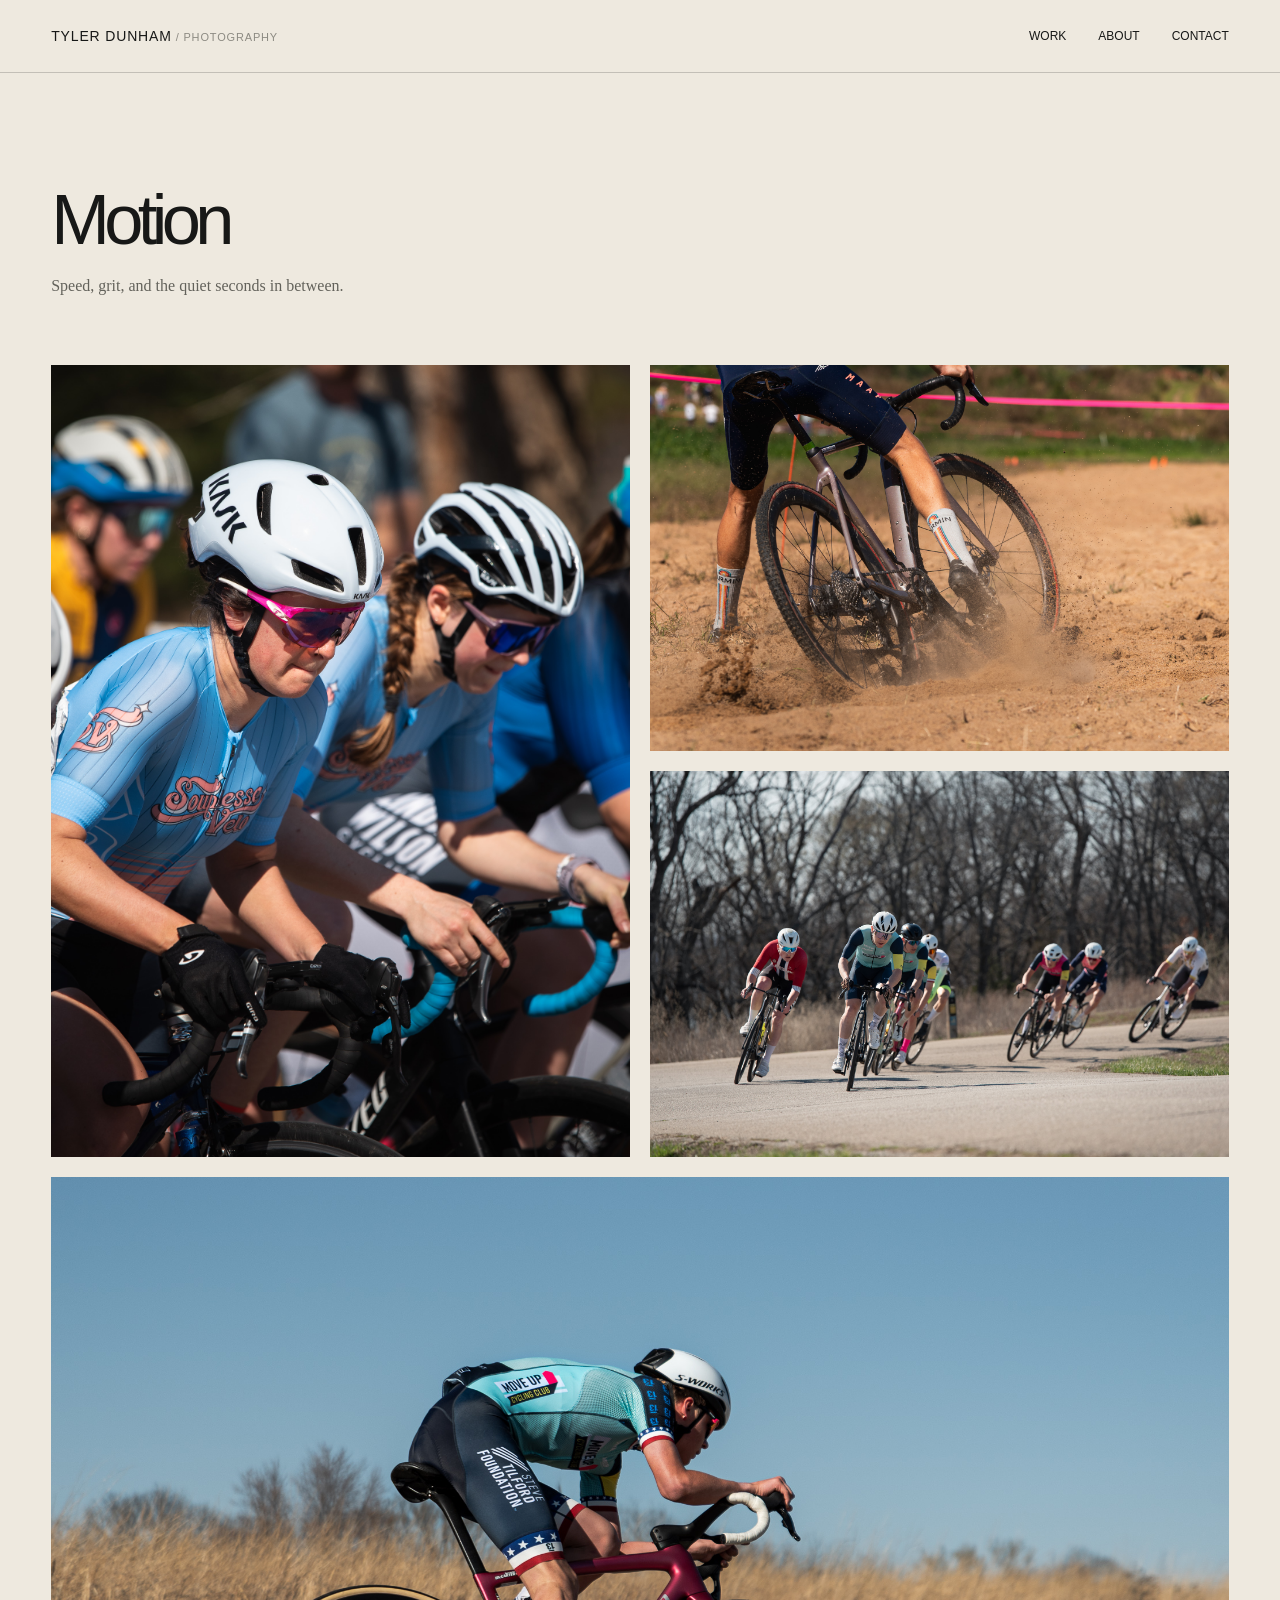
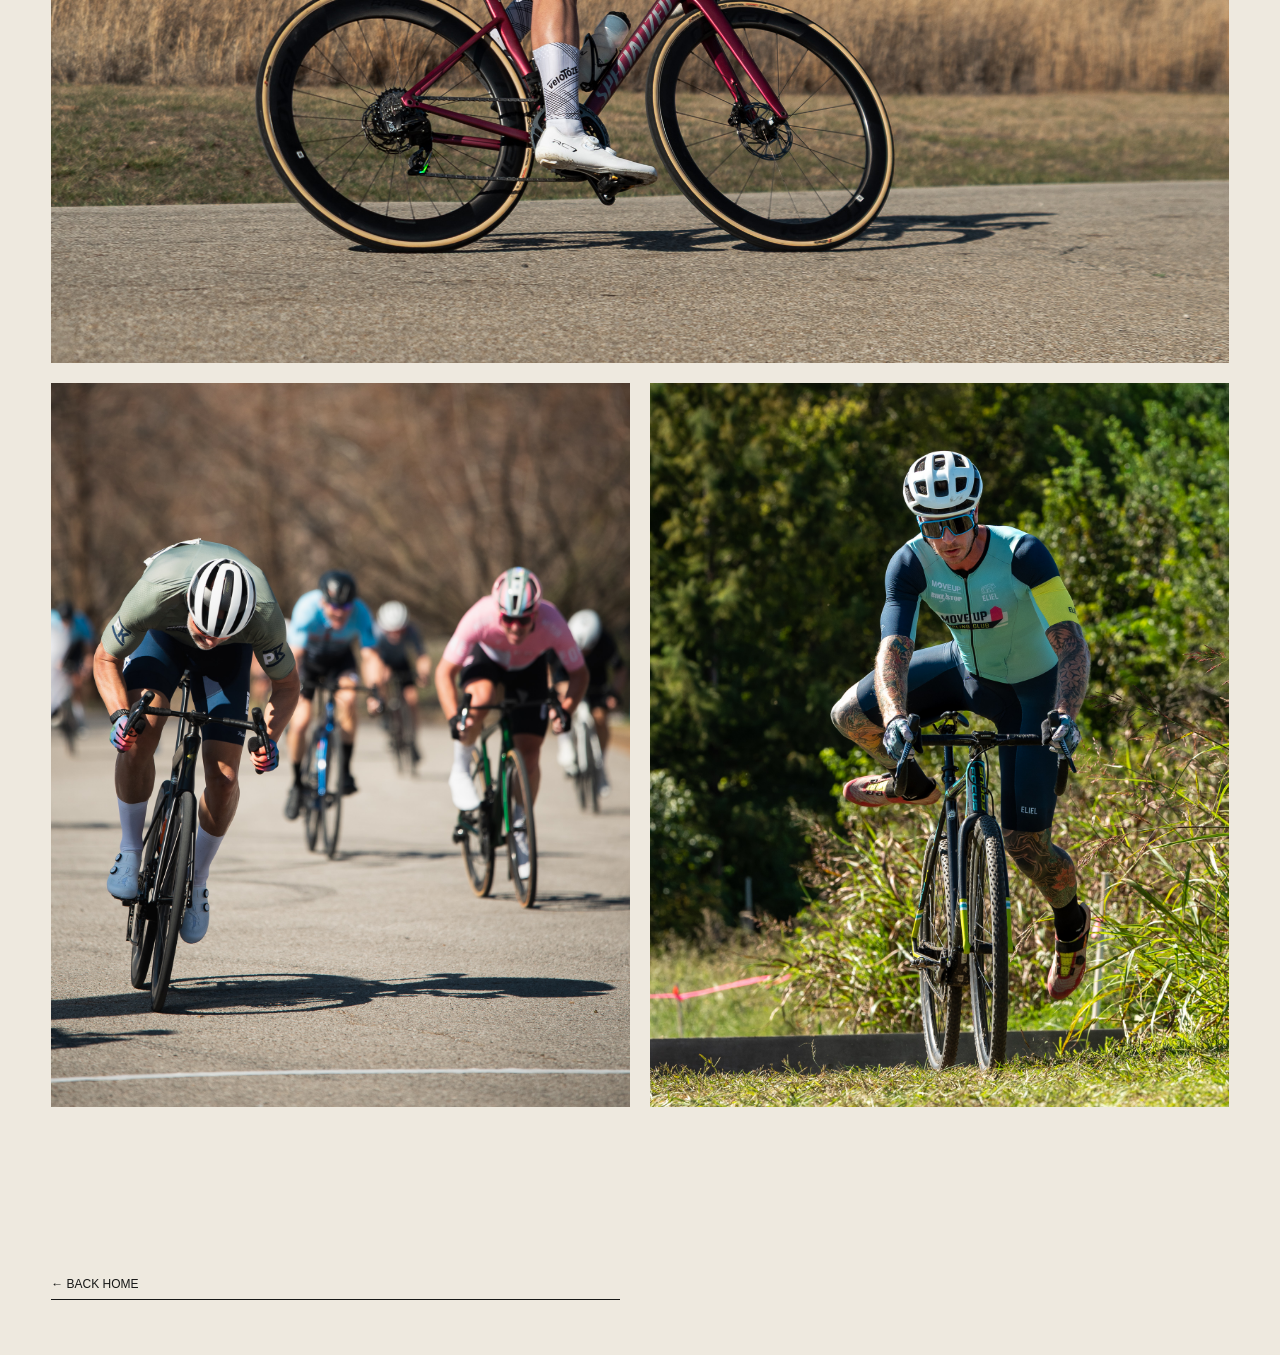
==== motion/index.html @ 89c1e170 "Initial Site Upload v1.0" ====
<!doctype html>
<html lang="en">
  <head>
    <meta charset="utf-8">
    <meta name="viewport" content="width=device-width, initial-scale=1">
    <title>Tyler Dunham - Motion</title>
    <link rel="stylesheet" href="../css/style.css">
  </head>
  <body>
    <header class="site-header">
      <a class="wordmark" href="../index.html">
        TYLER DUNHAM<span> / PHOTOGRAPHY</span>
      </a>
      <nav class="site-nav" style="display:flex">
      <a href="../index.html#work">Work</a>
      <a href="../index.html#about">About</a>
      <a href="../index.html#contact">Contact</a>
    </nav>
  </header>
  <main class="section-shell">
      <div class="gallery-frame">
        <div class="gallery-header">
          <h1 class="gallery-title">Motion</h1>
          <p class="gallery-lede">Speed, grit, and the quiet seconds in between.</p>
        </div>
        <div class="gallery-grid feature-layout">
          <figure>
            <img src="images/race-01.jpg" alt="Cyclist on a road">
          </figure>
          <figure>
            <img src="images/race-02.jpg" alt="Bicycle detail">
          </figure>
          <figure>
            <img src="images/race-03.jpg" alt="Cyclists racing together">
          </figure>
        </div>
        <div class="gallery-grid">
          <figure class="wide">
            <img src="images/race-04.jpg" alt="Cyclist during a race">
          </figure>
          <figure>
            <img src="images/race-05.jpg" alt="Bike race detail">
          </figure>
          <figure>
            <img src="images/race-06.jpg" alt="Bike race detail">
          </figure>
        </div>
      </div>
  </main>
  <footer class="site-footer section-shell">
    <a class="text-link" href="../index.html">← Back home</a>
  </footer>
</body>
</html>
---- css/style.css ----
:root {
  --ink:#171817;
  --paper:#eee9df;
  --muted:#8c8a82;
  --line:rgba(23,24,23,.2)
}
* {
  box-sizing:border-box
}
html {
  scroll-behavior:smooth
}
body {
  margin:0;
  background:var(--paper);
  color:var(--ink);
  font-family:Arial,sans-serif
}
a {
  color:inherit;
  text-decoration:none
}
.site-header {
  display:flex;
  align-items:center;
  justify-content:space-between;
  padding:28px 4vw;
  border-bottom:1px solid var(--line);
  position:relative;
  z-index:2
}
.wordmark {
  font:500 14px Arial,Helvetica,sans-serif;
  letter-spacing:.06em
}
.wordmark span {
  color:var(--muted);
  font-size:11px
}
.site-nav {
  display:flex;
  gap:32px;
  font:400 12px Arial,Helvetica,sans-serif;
  text-transform:uppercase
}
.site-nav a:hover,.footer-links a:hover,.text-link:hover {
  color:#6d7850
}
.menu-toggle {
  display:none;
  background:none;
  border:0;
  font:400 12px Arial,Helvetica,sans-serif;
  text-transform:uppercase
}
.hero {
  min-height:calc(100vh - 74px);
  position:relative;
  display:grid;
  align-items:end;
  padding:5vw 4vw 7vw;
  overflow:hidden;
  background:var(--ink);
  color:var(--paper)
}
.hero-image {
  position:absolute;
  inset:0;
  background-size:cover;
  background-position:center;
  opacity:.7
}
.image-hero {
  background-color: #252927;
  background-image: url("../images/hero.jpg");
  background-size: cover;
  background-position: center;
}
.hero-copy {
  position:relative;
  max-width:720px
}
.eyebrow {
  font:400 11px Arial,Helvetica,sans-serif;
  text-transform:uppercase;
  letter-spacing:.08em;
  color:var(--muted);
  margin:0 0 22px
}
.hero .eyebrow {
  color:#c6c9bd
}
.hero h1 {
  font-size:clamp(36px,5vw,64px);
  line-height:.95;
  letter-spacing:-.07em;
  font-weight:500;
  margin:0 0 42px
}
.hero h1 em {
  font-family:Georgia,serif;
  font-weight:400;
  letter-spacing:-.06em
}
.text-link {
  font:500 12px Arial,Helvetica,sans-serif;
  text-transform:uppercase;
  border-bottom:1px solid currentColor;
  padding-bottom:8px
}
.text-link span {
  font-size:17px;
  margin-left:10px
}
.hero-index {
  position:absolute;
  right:4vw;
  bottom:7vw;
  color:#c6c9bd;
  font:400 11px Arial,Helvetica,sans-serif
}
.section-shell {
  padding:9vw 4vw;
  width:100%;
  max-width:1600px;
  margin-left:auto;
  margin-right:auto
}
.section-intro {
  display:flex;
  justify-content:space-between;
  align-items:flex-start;
  margin-bottom:52px
}
.section-note {
  font:400 16px Georgia,serif;
  line-height:1.2;
  margin:0;
  text-align:right
}
.category-grid {
  display:grid;
  grid-template-columns:repeat(3,1fr);
  gap:20px
}
.category-card {
  display:block
}
.category-image {
  aspect-ratio:4/5;
  background-size:cover;
  background-position:center;
  filter:saturate(.8);
  transition:transform .5s,filter .5s
}
.category-card:hover .category-image {
  transform:scale(.985);
  filter:saturate(1)
}
.image-bike {
  background-color: #252927;
  background-image: url("../images/bike.jpg");
  background-size: cover;
  background-position: center;
}
.image-landscape {
  background-color: #252927;
  background-image: url("../images/landscape.jpg");
  background-size: cover;
  background-position: center;
}
.image-art {
  background-color: #252927;
  background-image: url("../images/art.jpg");
  background-size: cover;
  background-position: center;
}
.card-meta {
  display:flex;
  align-items:baseline;
  justify-content:space-between;
  border-bottom:1px solid var(--line);
  padding:18px 0 12px
}
.card-meta h2 {
  font-size:23px;
  letter-spacing:-.05em;
  font-weight:500;
  margin:0
}
.card-meta span {
  font:400 10px Arial,Helvetica,sans-serif;
  color:var(--muted)
}
.category-card>p {
  font:400 14px Georgia,serif;
  color:#63625b;
  margin:12px 0
}
.statement {
  border-top:1px solid var(--line);
  border-bottom:1px solid var(--line);
  display:grid;
  grid-template-columns:1fr 2fr;
  gap:8vw
}
.statement-copy {
  font-size:clamp(18px,2.5vw,36px);
  line-height:1.05;
  letter-spacing:-.06em;
  margin:0;
  max-width:850px
}
.site-footer {
  display:grid;
  grid-template-columns:2fr 1fr 1fr;
  gap:20px;
  padding-top:55px;
  padding-bottom:55px
}
.footer-caption,.copyright {
  font:400 11px Arial,Helvetica,sans-serif;
  color:var(--muted);
  margin-top:24px
}
.footer-links {
  display:flex;
  flex-direction:column;
  gap:10px;
  font:400 12px Arial,Helvetica,sans-serif
}
.copyright {
  margin:0;
  text-align:right;
  align-self:end
}
.gallery-title {
  font-size: clamp(64px, 5.5vw, 92px);
  line-height:.9;
  letter-spacing:-.08em;
  font-weight:500;
  margin:0 0 25px
}
.gallery-frame {
  width: 100%;
  max-width: 1200px;
  margin: 0 auto;
}

.gallery-header {
 margin-bottom: 70px;
}

.gallery-lede {
  font:400 16px Georgia,serif;
  color:#63625b;
  margin:0 0 70px
}
.gallery-grid {
  width: 100%;
  max-width: 1200px;
  margin: 0 auto;
  display: grid;
  grid-template-columns: repeat(2, minmax(0, 1fr));
  gap: 20px;
}
.gallery-grid figure {
  margin:0
}
.gallery-grid img {
  display: block;
  width: 100%;
  height: auto;
}
.gallery-grid .wide {
  grid-column:span 2
}
.feature-layout {
  display:grid;
  grid-template-columns:1fr 1fr;
  grid-template-rows:repeat(2,minmax(0,1fr));
  gap:20px
}
.feature-layout figure {
  margin:0;
  overflow:hidden
}
.feature-layout figure:first-child {
  grid-row:1/-1
}
.feature-layout img {
  display:block;
  width:100%;
  height:100%;
  object-fit:cover
}
.gallery-grid + .feature-layout,
.feature-layout + .gallery-grid {
  margin-top:20px
}
@media(max-width:700px) {
  .site-header {
    padding:22px 5vw
  }
  .menu-toggle {
    display:block
  }
  .site-nav {
    display:none;
    position:absolute;
    top:65px;
    left:0;
    right:0;
    background:var(--paper);
    padding:20px 5vw;
    border-bottom:1px solid var(--line);
    flex-direction:column;
    gap:18px
  }
  .site-nav.open {
    display:flex
  }
  .hero {
    min-height:80vh;
    padding:10vw 5vw 14vw
  }
  .hero h1 {
    font-size:clamp(43px,13vw,80px);
    margin-bottom:32px
  }
  .hero-index {
    right:5vw;
    bottom:6vw
  }
  .section-shell {
    padding:18vw 5vw
  }
  .section-intro {
    margin-bottom:34px
  }
  .category-grid {
    grid-template-columns:1fr;
    gap:48px
  }
  .category-image {
    aspect-ratio:5/6
  }
  .statement {
    display:block
  }
  .statement-copy {
    margin-top:45px;
  }
  .site-footer {
    grid-template-columns:1fr 1fr;
    gap:35px;
    padding-top:14vw;
    padding-bottom:14vw
  }
  .copyright {
    grid-column:1/-1;
    text-align:left
  }
  .footer-links {
    justify-self:end
  }
  .gallery-grid {
    grid-template-columns:1fr
  }
  .gallery-grid .wide {
    grid-column:auto
  }
  .feature-layout {
    grid-template-columns:1fr;
    grid-template-rows:auto
  }
  .feature-layout figure:first-child {
    grid-row:auto
  }
  .feature-layout img {
    height:auto
  }
}
.gallery-placeholder {
  aspect-ratio:3/2;
  background:#d8d3c8;
  border:1px solid var(--line)
}
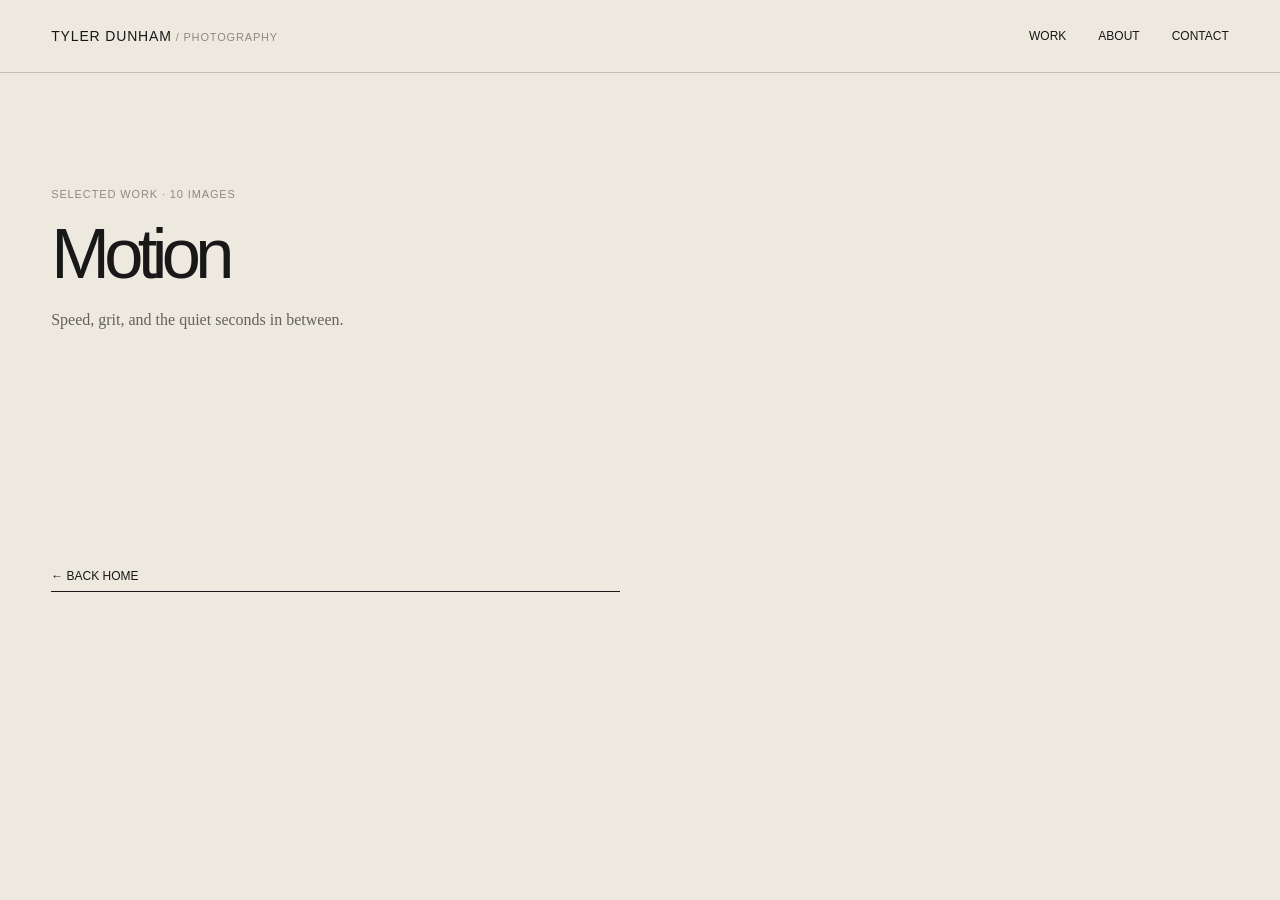
==== commit 2d2ec138: "Updating motion to newer modular view" ====
--- a/motion/index.html
+++ b/motion/index.html
@@ -3,7 +3,7 @@
   <head>
     <meta charset="utf-8">
     <meta name="viewport" content="width=device-width, initial-scale=1">
-    <title>Tyler Dunham - Motion</title>
+    <title>Motion — Tyler Dunham</title>
     <link rel="stylesheet" href="../css/style.css">
   </head>
   <body>
@@ -12,43 +12,35 @@
         TYLER DUNHAM<span> / PHOTOGRAPHY</span>
       </a>
       <nav class="site-nav" style="display:flex">
-      <a href="../index.html#work">Work</a>
-      <a href="../index.html#about">About</a>
-      <a href="../index.html#contact">Contact</a>
-    </nav>
-  </header>
-  <main class="section-shell">
+        <a href="../index.html#work">Work</a>
+        <a href="../index.html#about">About</a>
+        <a href="../index.html#contact">Contact</a>
+      </nav>
+    </header>
+
+    <main class="section-shell">
       <div class="gallery-frame">
         <div class="gallery-header">
+          <p class="eyebrow">Selected work · 10 images</p>
           <h1 class="gallery-title">Motion</h1>
           <p class="gallery-lede">Speed, grit, and the quiet seconds in between.</p>
         </div>
-        <div class="gallery-grid feature-layout">
-          <figure>
-            <img src="images/race-01.jpg" alt="Cyclist on a road">
-          </figure>
-          <figure>
-            <img src="images/race-02.jpg" alt="Bicycle detail">
-          </figure>
-          <figure>
-            <img src="images/race-03.jpg" alt="Cyclists racing together">
-          </figure>
-        </div>
-        <div class="gallery-grid">
-          <figure class="wide">
-            <img src="images/race-04.jpg" alt="Cyclist during a race">
-          </figure>
-          <figure>
-            <img src="images/race-05.jpg" alt="Bike race detail">
-          </figure>
-          <figure>
-            <img src="images/race-06.jpg" alt="Bike race detail">
-          </figure>
-        </div>
+        <div id="test-gallery" class="gallery-grid modular-gallery" aria-live="polite"></div>
       </div>
-  </main>
-  <footer class="site-footer section-shell">
-    <a class="text-link" href="../index.html">← Back home</a>
-  </footer>
-</body>
+    </main>
+
+    <footer class="site-footer section-shell">
+      <a class="text-link" href="../index.html">← Back home</a>
+    </footer>
+
+    <div class="lightbox" hidden>
+      <button class="lightbox-close" type="button" aria-label="Close image">×</button>
+      <button class="lightbox-prev" type="button" aria-label="Previous image">←</button>
+      <img class="lightbox-image" alt="">
+      <button class="lightbox-next" type="button" aria-label="Next image">→</button>
+      <p class="lightbox-count"></p>
+    </div>
+
+    <script src="../js/gallery-test.js"></script>
+  </body>
 </html>
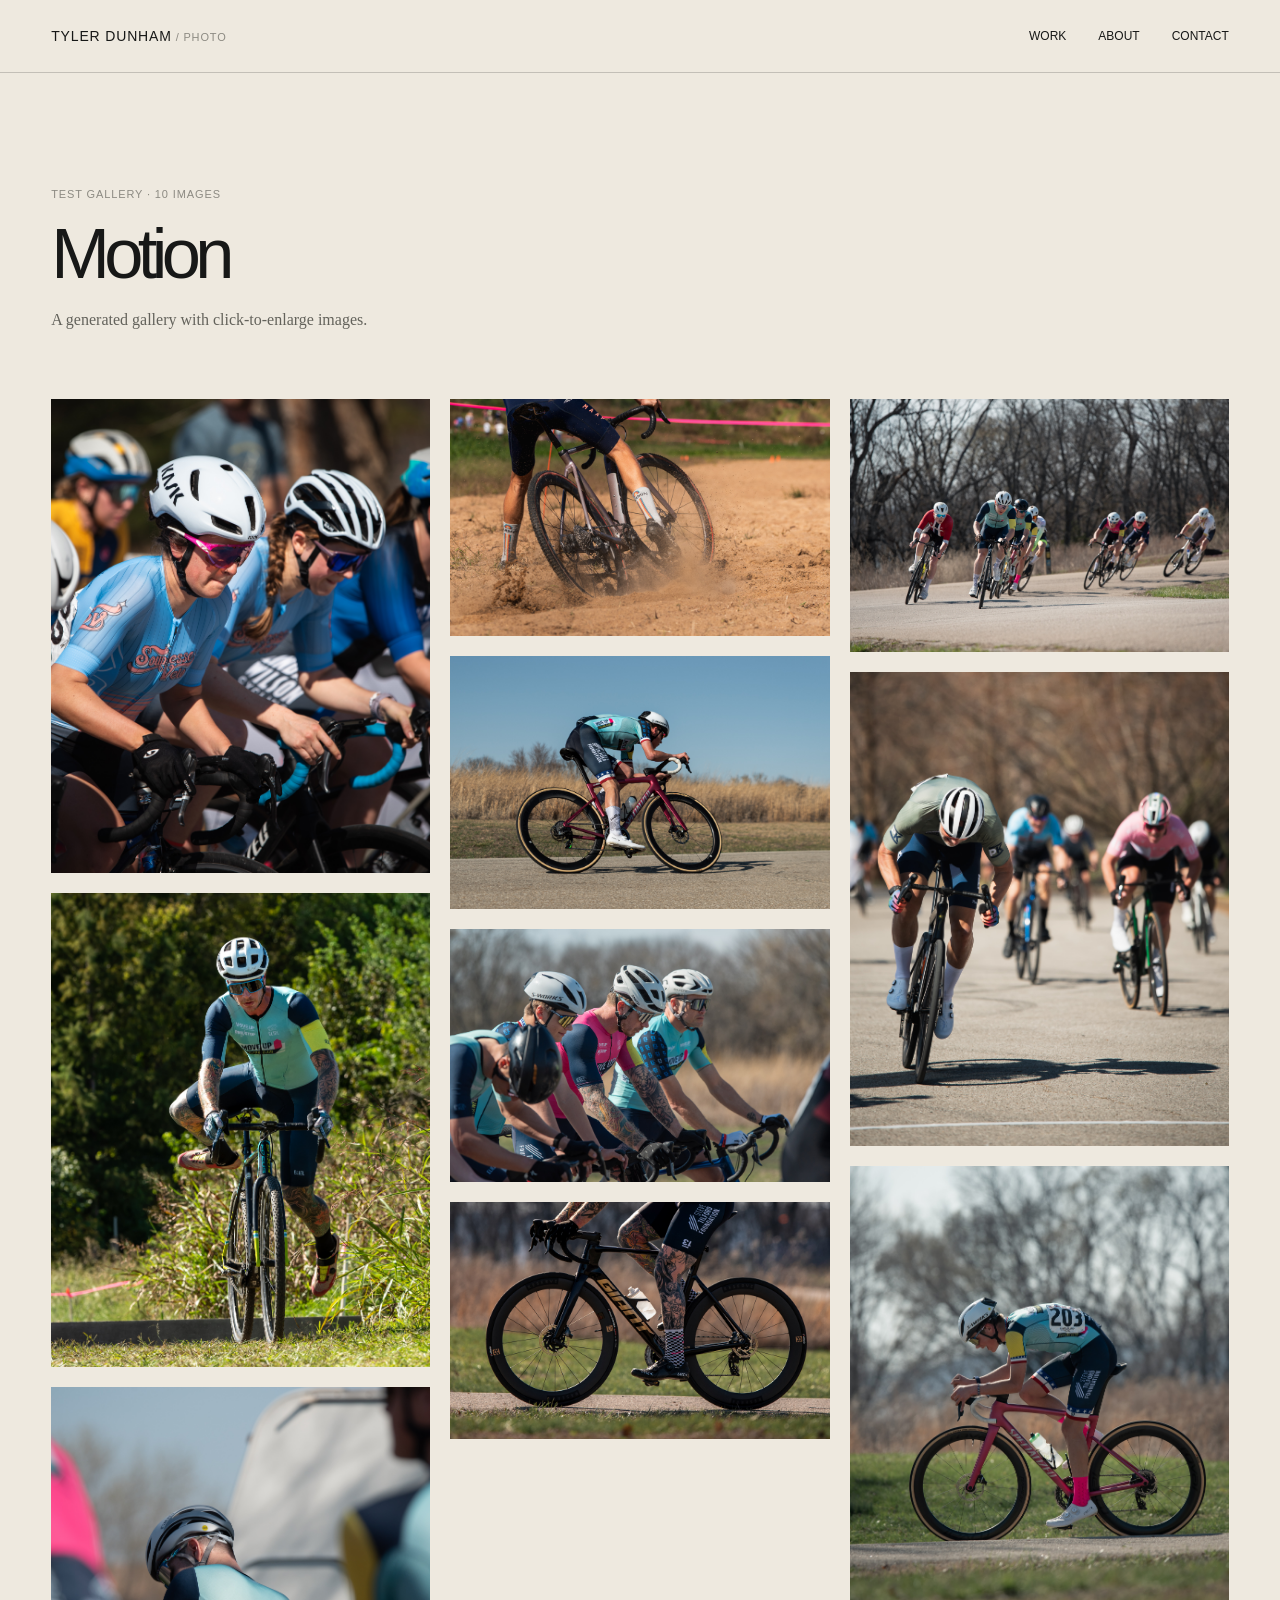
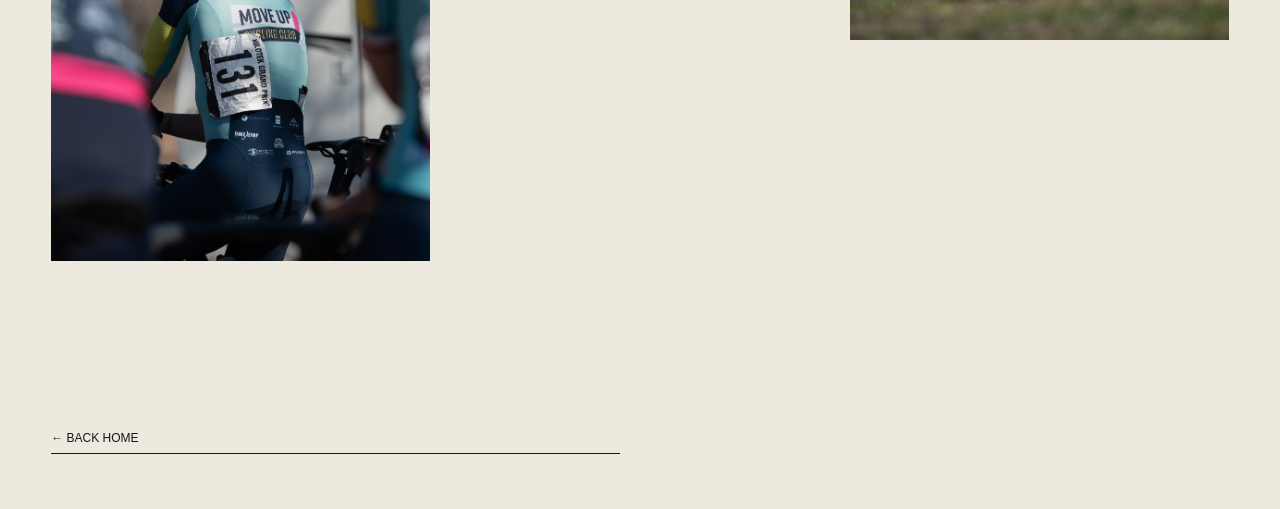
==== commit 29f69625: "New motion modular format" ====
--- a/motion/index.html
+++ b/motion/index.html
@@ -3,13 +3,13 @@
   <head>
     <meta charset="utf-8">
     <meta name="viewport" content="width=device-width, initial-scale=1">
-    <title>Motion — Tyler Dunham</title>
+    <title>Motion Test — Tyler Dunham</title>
     <link rel="stylesheet" href="../css/style.css">
   </head>
   <body>
     <header class="site-header">
       <a class="wordmark" href="../index.html">
-        TYLER DUNHAM<span> / PHOTOGRAPHY</span>
+        TYLER DUNHAM<span> / PHOTO</span>
       </a>
       <nav class="site-nav" style="display:flex">
         <a href="../index.html#work">Work</a>
@@ -21,9 +21,9 @@
     <main class="section-shell">
       <div class="gallery-frame">
         <div class="gallery-header">
-          <p class="eyebrow">Selected work · 10 images</p>
+          <p class="eyebrow">Test gallery · 10 images</p>
           <h1 class="gallery-title">Motion</h1>
-          <p class="gallery-lede">Speed, grit, and the quiet seconds in between.</p>
+          <p class="gallery-lede">A generated gallery with click-to-enlarge images.</p>
         </div>
         <div id="test-gallery" class="gallery-grid modular-gallery" aria-live="polite"></div>
       </div>
--- a/css/style.css
+++ b/css/style.css
@@ -386,3 +386,89 @@
   background:#d8d3c8;
   border:1px solid var(--line)
 }
+.modular-gallery {
+  display:flex;
+  align-items:flex-start;
+  gap:20px;
+}
+.masonry-column {
+  display:flex;
+  flex:1;
+  min-width:0;
+  flex-direction:column;
+  gap:20px;
+}
+.modular-gallery figure {
+  margin:0;
+  cursor:zoom-in;
+}
+.modular-gallery img {
+  display:block;
+  width:100%;
+  height:auto;
+}
+.lightbox {
+  position:fixed;
+  inset:0;
+  z-index:10;
+  display:grid;
+  place-items:center;
+  padding:5vw;
+  background:rgba(23,24,23,.94);
+}
+.lightbox[hidden] {
+  display:none;
+}
+.lightbox-image {
+  display:block;
+  width:90vw;
+  height:88vh;
+  object-fit:contain;
+}
+.lightbox button {
+  position:absolute;
+  border:0;
+  background:none;
+  color:var(--paper);
+  cursor:pointer;
+  font:400 28px Arial,Helvetica,sans-serif;
+}
+.lightbox-close {
+  top:24px;
+  right:30px;
+}
+.lightbox-prev {
+  left:30px;
+  top:50%;
+}
+.lightbox-next {
+  right:30px;
+  top:50%;
+}
+.lightbox-count {
+  position:absolute;
+  bottom:24px;
+  margin:0;
+  color:var(--paper);
+  font:400 12px Arial,Helvetica,sans-serif;
+}
+.lightbox-open {
+  overflow:hidden;
+}
+@media(max-width:700px) {
+  .modular-gallery {
+    flex-direction:column;
+  }
+  .masonry-column {
+    width:100%;
+  }
+  .lightbox {
+    padding:18vw 5vw;
+  }
+  .lightbox-prev {
+    left:15px;
+  }
+  .lightbox-next {
+    right:15px;
+  }
+}
